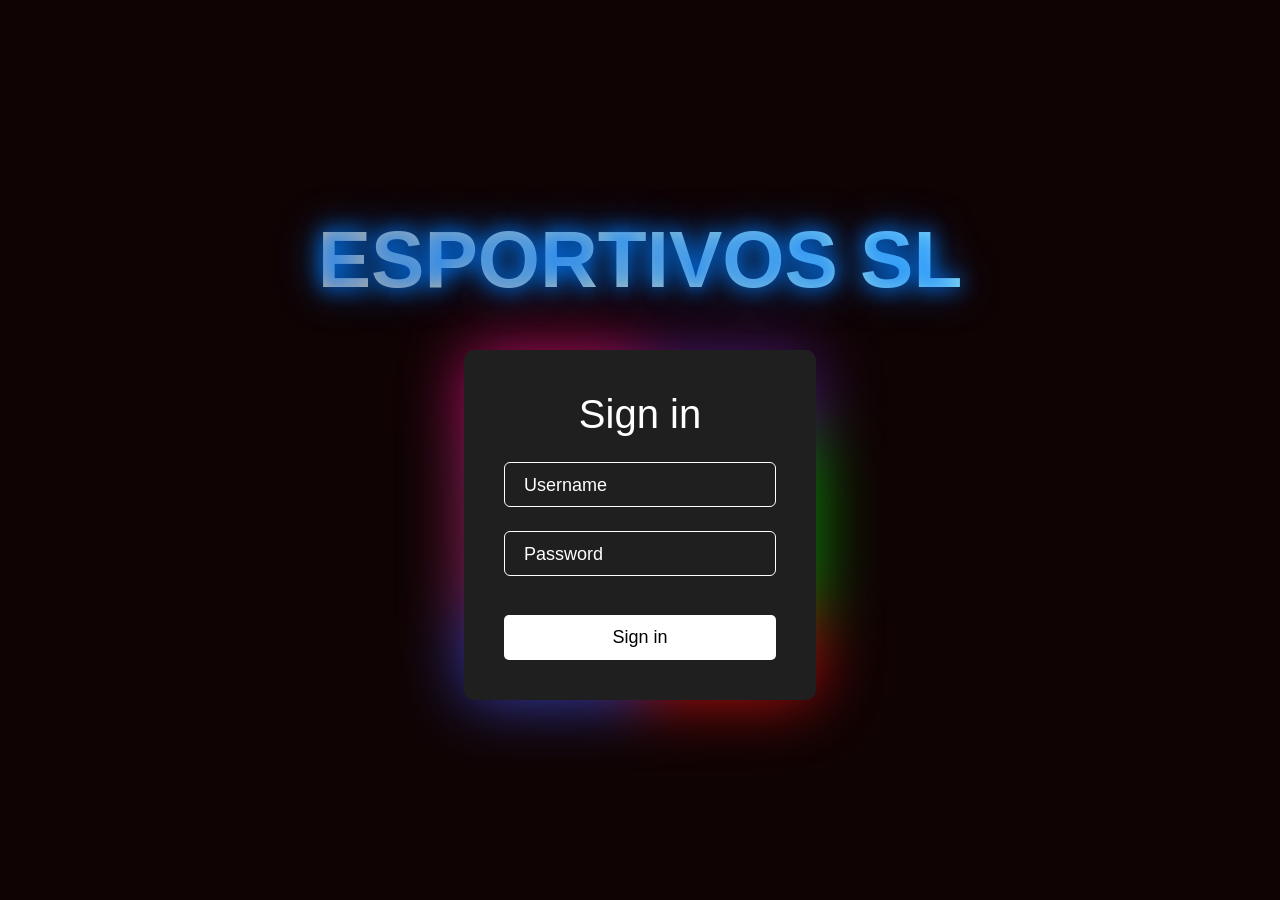
==== index.html @ c234d282 "Kakadelicia" ====
<!DOCTYPE html>
<html lang="pt-br">
<head>
    <meta charset="UTF-8">
    <meta name="viewport" content="width=device-width, initial-scale=1.0">
    <title>ESPORTIVOS-SL</title>
    <link href="https://cdn.jsdelivr.net/npm/bootstrap@5.3.0-alpha1/dist/css/bootstrap.min.css" rel="stylesheet">
    <style>
        body {
            font-family: Arial, sans-serif;
            background-color: #0f0303;
            display: flex;
            flex-direction: column;
            justify-content: center;
            align-items: center;
            height: 100vh;
            margin: 0;
        }

        .content {
            background: linear-gradient(45deg, rgb(238,181,127), rgb(139,236,255));
            text-align: center;
            font-size: 80px;
            font-weight: bold;
            background-clip: text;
            -webkit-background-clip: text;
            color: transparent;
            animation: textAnimation 5s infinite alternate, floatEffect 3s ease-in-out infinite;
            text-shadow: 0 0 20px rgba(0, 123, 255, 1), 0 0 40px rgba(0, 123, 255, 0.8);
            margin-bottom: 30px;
        }

        /* Animação de cor do texto */
        @keyframes textAnimation {
            0%, 100% { color: rgba(0, 123, 255, 1); }
            25% { color: #ff6347; }
            50% { color: #32cd32; }
            75% { color: #ff1493; }
        }

        /* Efeito de flutuação do texto */
        @keyframes floatEffect {
            0%, 100% { transform: translateY(0); }
            50% { transform: translateY(-10px); }
        }

        .login {
            width: 22rem;
            text-align: center;
            border-radius: 10px;
            background-color: rgb(31, 31, 31);
            padding: 2.5rem;
            color: #fff;
            position: relative;
        }

        .login h1 {
            font-size: 40px;
        }

        .group {
            position: relative;
            margin: 1.5rem 0;
        }

        .group label {
            position: absolute;
            top: 50%;
            left: 15px;
            transform: translateY(-50%);
            color: #fff;
            font-size: 18px;
            pointer-events: none;
            padding: 0 5px;
            transition: .5s ease;
        }

        .group input {
            width: 100%;
            height: 45px;
            color: white;
            background: transparent;
            border: 1px solid #fff;
            outline: none;
            font-size: 18px;
            padding: 0 12px;
            border-radius: 6px;
        }

        .group input:focus + label,
        .group input:valid + label {
            top: 5px;
            left: 10px;
            font-size: 14px;
            background-color: rgb(31, 31, 31);
            padding: 0 5px;
        }

        .conform {
            display: flex;
            justify-content: space-between;
            align-items: center;
            font-size: 14px;
        }

        button {
            width: 100%;
            height: 45px;
            border: none;
            background-color: red;
            color: rgb(0, 0, 0);
            font-size: 18px;
            border-radius: 6px;
            cursor: pointer;
            transition: background 0.3s;
        }

        button:hover {
            background-color: darkred;
        }

        .login form a {
            color: white;
        }

        .login form button {
            margin-top: 15px;
            width: 100%;
            padding: 8px;
            background-color: #fff;
            border: none;
            font-size: large;
            border-radius: 5px;
            cursor: pointer;
        }

        .login form p {
            margin-top: 15px;
            font-size: 18px;
        }

        @property --angle {
            syntax: "<angle>";
            initial-value: 0deg;
            inherits: false;
        }

        .login::after, .login::before {
            content: "";
            position: absolute;
            height: 100%;
            width: 100%;
            background-image: conic-gradient(from var(--angle),
                #5c21a0 0deg 60deg,
                #0ecf0e 60deg 120deg,
                #ff1414 120deg 180deg,
                #4759ff 180deg 240deg,
                #cd328c 240deg 300deg,
                #ff1493 300deg 360deg);
            top: 50%;
            left: 50%;
            transform: translate(-50%, -50%);
            z-index: -1;
            padding: 7px;
            border-radius: 15px;
            animation: rotateGradient 6s linear infinite;
        }

        .login::before {
            filter: blur(2rem);
            opacity: 0.7;
        }

        @keyframes rotateGradient {
            from {
                --angle: 0deg;
            }
            to {
                --angle: 360deg;
            }
        }
    </style>
</head>
<body>

    <div class="content">ESPORTIVOS SL</div>

    <div class="login">
        <form action="#" method="POST">
            <h1>Sign in</h1>
            <div class="group">
                <input type="text" id="uname" name="uname" required>
                <label for="uname">Username</label>
            </div>
            <div class="group">
                <input type="password" id="pwd" name="pwd" required>
                <label for="pwd">Password</label>
            </div>
            <button type="button" onclick="startRedirect()">Sign in</button>
        </form>
    </div>
    <div id="loadingContainer" class="loading-container">
    <script>
        function startRedirect() {
            // Exibe a mensagem de carregamento
            document.getElementById('loadingContainer').style.display = 'block';

            // Define o tempo de atraso antes de redirecionar (exemplo: 3 segundos)
            setTimeout(function() {
                // Redireciona o usuário após o tempo de carregamento
                window.location.href = 'esportivossl.html';
            }, 3000); // 3000 milissegundos = 3 segundos
        }
    </script>

</body>
</html>
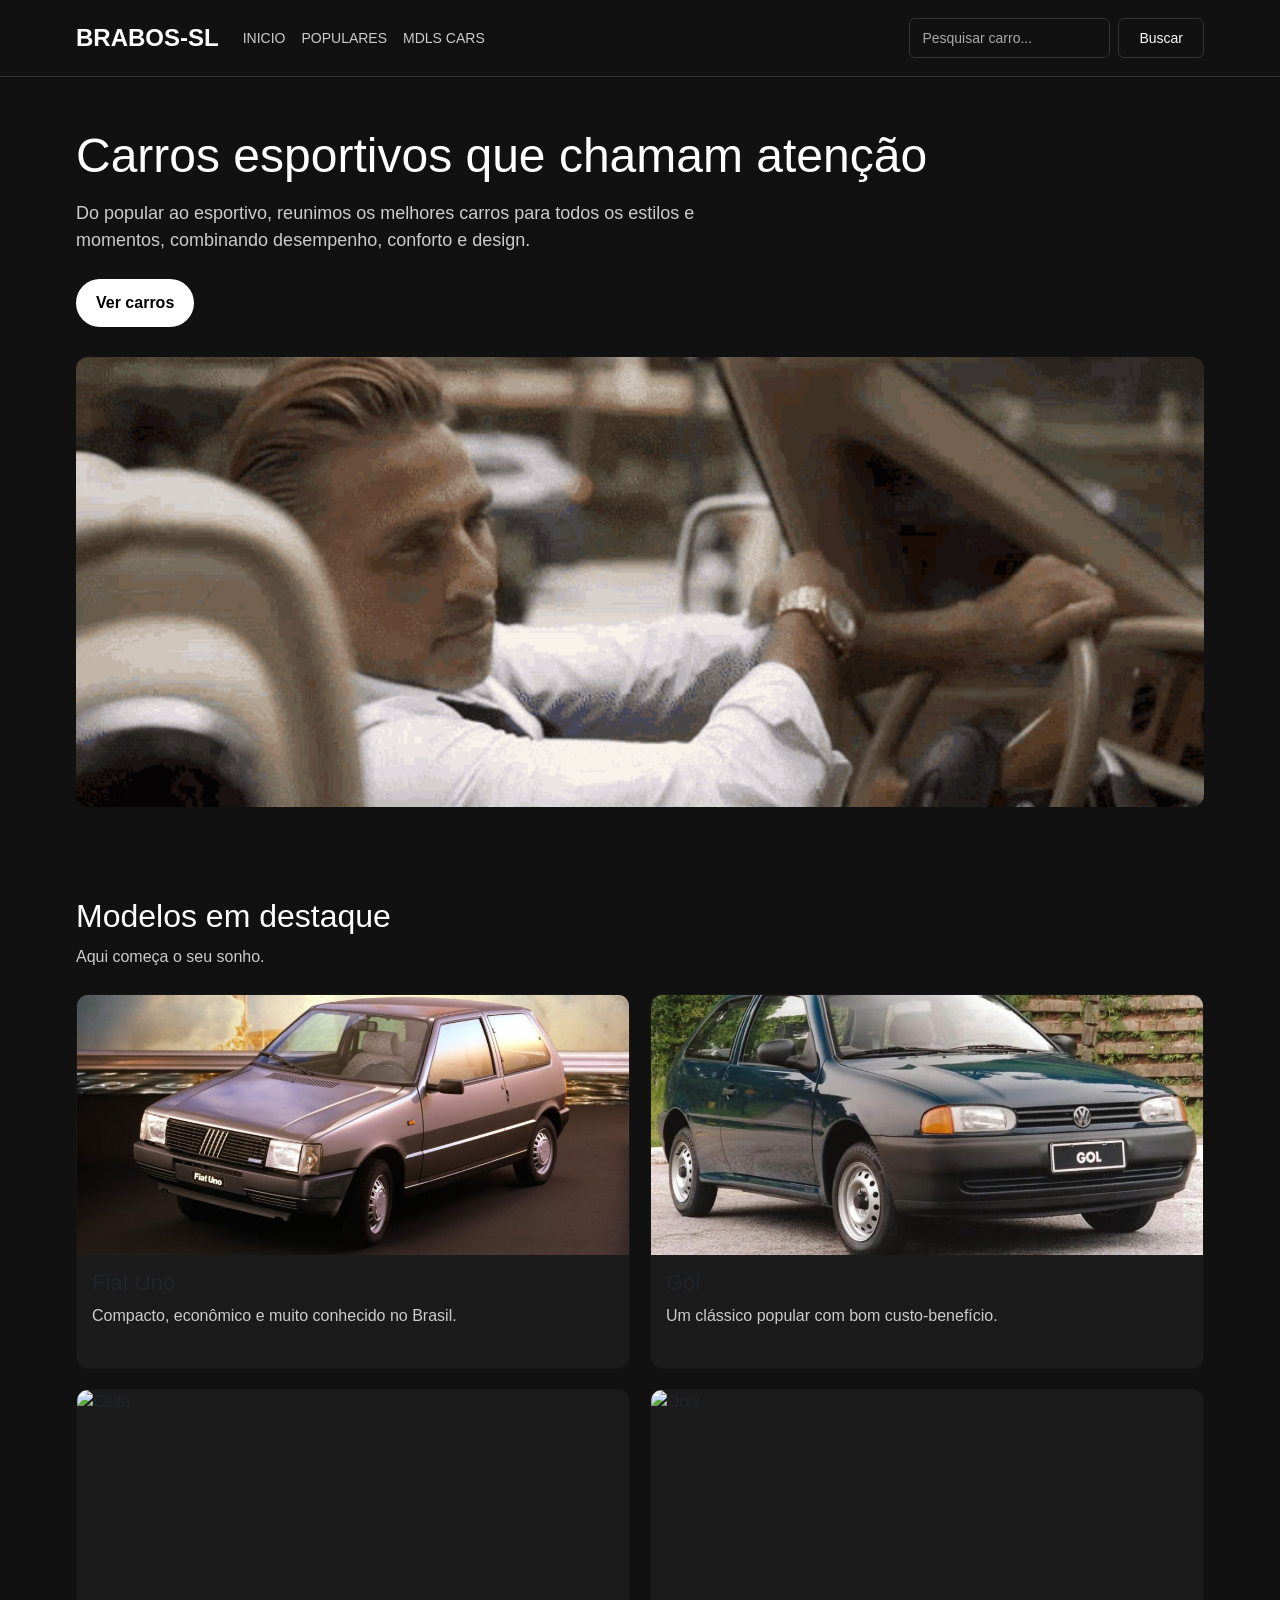
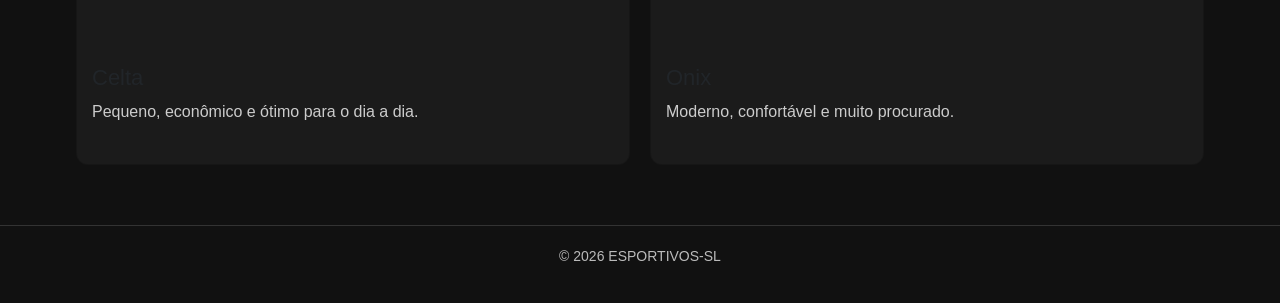
==== commit 3188a724: "atualização fiz coisas novas, um UP" ====
--- a/index.html
+++ b/index.html
@@ -1,218 +1,329 @@
 <!DOCTYPE html>
-<html lang="pt-br">
+<html lang="pt-BR">
 <head>
-    <meta charset="UTF-8">
-    <meta name="viewport" content="width=device-width, initial-scale=1.0">
-    <title>ESPORTIVOS-SL</title>
-    <link href="https://cdn.jsdelivr.net/npm/bootstrap@5.3.0-alpha1/dist/css/bootstrap.min.css" rel="stylesheet">
-    <style>
-        body {
-            font-family: Arial, sans-serif;
-            background-color: #0f0303;
-            display: flex;
-            flex-direction: column;
-            justify-content: center;
-            align-items: center;
-            height: 100vh;
-            margin: 0;
-        }
-
-        .content {
-            background: linear-gradient(45deg, rgb(238,181,127), rgb(139,236,255));
-            text-align: center;
-            font-size: 80px;
-            font-weight: bold;
-            background-clip: text;
-            -webkit-background-clip: text;
-            color: transparent;
-            animation: textAnimation 5s infinite alternate, floatEffect 3s ease-in-out infinite;
-            text-shadow: 0 0 20px rgba(0, 123, 255, 1), 0 0 40px rgba(0, 123, 255, 0.8);
-            margin-bottom: 30px;
-        }
-
-        /* Animação de cor do texto */
-        @keyframes textAnimation {
-            0%, 100% { color: rgba(0, 123, 255, 1); }
-            25% { color: #ff6347; }
-            50% { color: #32cd32; }
-            75% { color: #ff1493; }
-        }
-
-        /* Efeito de flutuação do texto */
-        @keyframes floatEffect {
-            0%, 100% { transform: translateY(0); }
-            50% { transform: translateY(-10px); }
-        }
-
-        .login {
-            width: 22rem;
-            text-align: center;
-            border-radius: 10px;
-            background-color: rgb(31, 31, 31);
-            padding: 2.5rem;
-            color: #fff;
-            position: relative;
-        }
-
-        .login h1 {
-            font-size: 40px;
-        }
-
-        .group {
-            position: relative;
-            margin: 1.5rem 0;
-        }
-
-        .group label {
-            position: absolute;
-            top: 50%;
-            left: 15px;
-            transform: translateY(-50%);
-            color: #fff;
-            font-size: 18px;
-            pointer-events: none;
-            padding: 0 5px;
-            transition: .5s ease;
-        }
-
-        .group input {
-            width: 100%;
-            height: 45px;
-            color: white;
-            background: transparent;
-            border: 1px solid #fff;
-            outline: none;
-            font-size: 18px;
-            padding: 0 12px;
-            border-radius: 6px;
-        }
-
-        .group input:focus + label,
-        .group input:valid + label {
-            top: 5px;
-            left: 10px;
-            font-size: 14px;
-            background-color: rgb(31, 31, 31);
-            padding: 0 5px;
-        }
-
-        .conform {
-            display: flex;
-            justify-content: space-between;
-            align-items: center;
-            font-size: 14px;
-        }
-
-        button {
-            width: 100%;
-            height: 45px;
-            border: none;
-            background-color: red;
-            color: rgb(0, 0, 0);
-            font-size: 18px;
-            border-radius: 6px;
-            cursor: pointer;
-            transition: background 0.3s;
-        }
-
-        button:hover {
-            background-color: darkred;
-        }
-
-        .login form a {
-            color: white;
-        }
-
-        .login form button {
-            margin-top: 15px;
-            width: 100%;
-            padding: 8px;
-            background-color: #fff;
-            border: none;
-            font-size: large;
-            border-radius: 5px;
-            cursor: pointer;
-        }
-
-        .login form p {
-            margin-top: 15px;
-            font-size: 18px;
-        }
-
-        @property --angle {
-            syntax: "<angle>";
-            initial-value: 0deg;
-            inherits: false;
-        }
-
-        .login::after, .login::before {
-            content: "";
-            position: absolute;
-            height: 100%;
-            width: 100%;
-            background-image: conic-gradient(from var(--angle),
-                #5c21a0 0deg 60deg,
-                #0ecf0e 60deg 120deg,
-                #ff1414 120deg 180deg,
-                #4759ff 180deg 240deg,
-                #cd328c 240deg 300deg,
-                #ff1493 300deg 360deg);
-            top: 50%;
-            left: 50%;
-            transform: translate(-50%, -50%);
-            z-index: -1;
-            padding: 7px;
-            border-radius: 15px;
-            animation: rotateGradient 6s linear infinite;
-        }
-
-        .login::before {
-            filter: blur(2rem);
-            opacity: 0.7;
-        }
-
-        @keyframes rotateGradient {
-            from {
-                --angle: 0deg;
-            }
-            to {
-                --angle: 360deg;
-            }
-        }
-    </style>
+  <meta charset="UTF-8">
+  <meta name="viewport" content="width=device-width, initial-scale=1.0">
+  <title>ESPORTIVOS-SL</title>
+
+  <link href="https://cdn.jsdelivr.net/npm/bootstrap@5.3.0-alpha1/dist/css/bootstrap.min.css" rel="stylesheet">
+
+  <style>
+    * {
+      margin: 0;
+      padding: 0;
+      box-sizing: border-box;
+    }
+
+    body {
+      font-family: Arial, sans-serif;
+      background-color: #111;
+      color: white;
+    }
+
+    img {
+      width: 100%;
+      display: block;
+    }
+
+    a {
+      text-decoration: none;
+      color: white;
+    }
+
+    .container {
+      width: 90%;
+      max-width: 1200px;
+      margin: 0 auto;
+    }
+
+    .navbar {
+      background-color: #111 !important;
+      border-bottom: 1px solid #333;
+      padding: 15px 0;
+    }
+
+    .navbar-brand {
+      font-size: 24px;
+    }
+
+    .nav-link {
+      color: #ccc !important;
+      font-size: 14px;
+    }
+
+    .nav-link:hover {
+      color: #fff !important;
+    }
+
+    .logo {
+      font-size: 24px;
+      font-weight: bold;
+    }
+
+    .form-control {
+      background-color: #111;
+      border: 1px solid #333;
+      color: white;
+      height: 40px;
+      font-size: 14px;
+      padding: 6px 12px;
+    }
+
+    .form-control::placeholder {
+      color: #aaa;
+    }
+
+    .form-control:focus {
+      background-color: #111;
+      color: white;
+      border-color: #555;
+      box-shadow: none;
+    }
+
+    .btn-outline-light {
+      border-color: #333;
+      height: 40px;
+      font-size: 14px;
+      padding: 6px 20px;
+    }
+
+    .btn-outline-light:hover {
+      background-color: #333;
+      border-color: #333;
+    }
+
+    .hero {
+      padding: 50px 0;
+    }
+
+    .hero h1 {
+      font-size: 48px;
+      margin-bottom: 15px;
+    }
+
+    .hero p {
+      font-size: 18px;
+      color: #ccc;
+      max-width: 700px;
+      margin-bottom: 25px;
+    }
+
+    .btn-ver {
+      display: inline-block;
+      background-color: white;
+      color: black;
+      padding: 12px 20px;
+      border-radius: 25px;
+      font-weight: bold;
+      margin-bottom: 30px;
+    }
+
+    .hero-image img {
+      border-radius: 12px;
+      height: 450px;
+      object-fit: cover;
+    }
+
+    .cars {
+      padding: 40px 0 60px;
+    }
+
+    .cars h2 {
+      font-size: 32px;
+      margin-bottom: 10px;
+    }
+
+    .cars p {
+      color: #ccc;
+      margin-bottom: 25px;
+    }
+
+    .cars-grid {
+      display: grid;
+      grid-template-columns: 1fr 1fr;
+      gap: 20px;
+    }
+
+    .card {
+      background-color: #1b1b1b;
+      border-radius: 12px;
+      overflow: hidden;
+    }
+
+    .card img {
+      height: 260px;
+      object-fit: cover;
+    }
+
+    .card-text {
+      padding: 15px;
+    }
+
+    .card-text h3 {
+      margin-bottom: 8px;
+      font-size: 22px;
+    }
+
+    .card-text p {
+      color: #ccc;
+      font-size: 16px;
+    }
+
+    footer {
+      border-top: 1px solid #333;
+      padding: 20px 0;
+      text-align: center;
+      color: #bbb;
+      font-size: 14px;
+    }
+
+    @media (max-width: 768px) {
+      .hero h1 {
+        font-size: 34px;
+      }
+
+      .cars-grid {
+        grid-template-columns: 1fr;
+      }
+    }
+  </style>
 </head>
+
 <body>
-
-    <div class="content">ESPORTIVOS SL</div>
-
-    <div class="login">
-        <form action="#" method="POST">
-            <h1>Sign in</h1>
-            <div class="group">
-                <input type="text" id="uname" name="uname" required>
-                <label for="uname">Username</label>
+  <nav class="navbar navbar-expand-lg navbar-dark">
+    <div class="container">
+
+      <a class="navbar-brand logo" href="#">BRABOS-SL</a>
+
+      <button class="navbar-toggler" type="button" data-bs-toggle="collapse" data-bs-target="#navbarNav">
+        <span class="navbar-toggler-icon"></span>
+      </button>
+
+      <div class="collapse navbar-collapse" id="navbarNav">
+
+        <ul class="navbar-nav me-auto">
+          <li class="nav-item">
+            <a class="nav-link" href="index.html">INICIO</a>
+          </li>
+
+          <li class="nav-item">
+            <a class="nav-link" href="populares.html">POPULARES</a>
+          </li>
+
+          <li class="nav-item">
+            <a class="nav-link" href="mdls.html">MDLS CARS</a>
+          </li>
+        </ul>
+
+        <form class="d-flex" onsubmit="pesquisarEmOutraPagina(event)">
+          <input id="pesquisa-carro" class="form-control me-2" type="search" placeholder="Pesquisar carro...">
+          <button id="botao-buscar" class="btn btn-outline-light" type="submit">Buscar</button>
+        </form>
+
+      </div>
+    </div>
+  </nav>
+
+  <main>
+    <section class="hero">
+      <div class="container">
+        <h1>Carros esportivos que chamam atenção</h1>
+
+        <p>
+          Do popular ao esportivo, reunimos os melhores carros para todos os estilos e momentos,
+          combinando desempenho, conforto e design.
+        </p>
+
+        <a href="#carros" class="btn-ver">Ver carros</a>
+
+        <div class="hero-image">
+          <img src="javier-ferrer-roll-royce.gif" alt="Carro em destaque">
+        </div>
+      </div>
+    </section>
+
+    <section class="cars" id="carros">
+      <div class="container">
+        <h2>Modelos em destaque</h2>
+        <p>Aqui começa o seu sonho.</p>
+
+        <div class="cars-grid">
+
+          <div class="card">
+            <img src="fiat uno.jpg" alt="Fiat Uno">
+            <div class="card-text">
+              <h3>Fiat Uno</h3>
+              <p>Compacto, econômico e muito conhecido no Brasil.</p>
             </div>
-            <div class="group">
-                <input type="password" id="pwd" name="pwd" required>
-                <label for="pwd">Password</label>
+          </div>
+
+          <div class="card">
+            <img src="gol.jpg" alt="Gol">
+            <div class="card-text">
+              <h3>Gol</h3>
+              <p>Um clássico popular com bom custo-benefício.</p>
             </div>
-            <button type="button" onclick="startRedirect()">Sign in</button>
-        </form>
+          </div>
+
+          <div class="card">
+            <img src="celta.jpg" alt="Celta">
+            <div class="card-text">
+              <h3>Celta</h3>
+              <p>Pequeno, econômico e ótimo para o dia a dia.</p>
+            </div>
+          </div>
+
+          <div class="card">
+            <img src="onix.jpg" alt="Onix">
+            <div class="card-text">
+              <h3>Onix</h3>
+              <p>Moderno, confortável e muito procurado.</p>
+            </div>
+          </div>
+
+        </div>
+      </div>
+    </section>
+  </main>
+
+  <footer>
+    <div class="container">
+      <p>© 2026 ESPORTIVOS-SL</p>
     </div>
-    <div id="loadingContainer" class="loading-container">
-    <script>
-        function startRedirect() {
-            // Exibe a mensagem de carregamento
-            document.getElementById('loadingContainer').style.display = 'block';
-
-            // Define o tempo de atraso antes de redirecionar (exemplo: 3 segundos)
-            setTimeout(function() {
-                // Redireciona o usuário após o tempo de carregamento
-                window.location.href = 'esportivossl.html';
-            }, 3000); // 3000 milissegundos = 3 segundos
-        }
-    </script>
-
+  </footer>
+
+  <script>
+   function pesquisarEmOutraPagina(event) {
+  event.preventDefault();
+
+  const inputPesquisa = document.getElementById("pesquisa-carro");
+  const textoDigitado = inputPesquisa.value.toLowerCase().trim();
+
+  if (textoDigitado === "") return;
+
+  const populares = ["uno", "gol", "celta", "onix", "palio"];
+  const mdls = ["chevetão", "chevetao", "scort", "civic", "marea", "lancer"];
+
+
+  const texto = textoDigitado.normalize("NFD").replace(/[\u0300-\u036f]/g, "");
+  for (let i = 0; i < populares.length; i++) {
+    if (texto.includes(populares[i])) {
+      window.location.href = "populares.html?carro=" + encodeURIComponent(textoDigitado);
+      return;
+    }
+  }
+
+  for (let i = 0; i < mdls.length; i++) {
+    if (texto.includes(mdls[i])) {
+      window.location.href = "mdls.html?carro=" + encodeURIComponent(textoDigitado);
+      return;
+    }
+  }
+
+  alert("Carro não encontrado.");
+}
+  </script>
+
+  <script src="https://cdn.jsdelivr.net/npm/bootstrap@5.3.0-alpha1/dist/js/bootstrap.bundle.min.js"></script>
 </body>
-</html>
-  +</html>
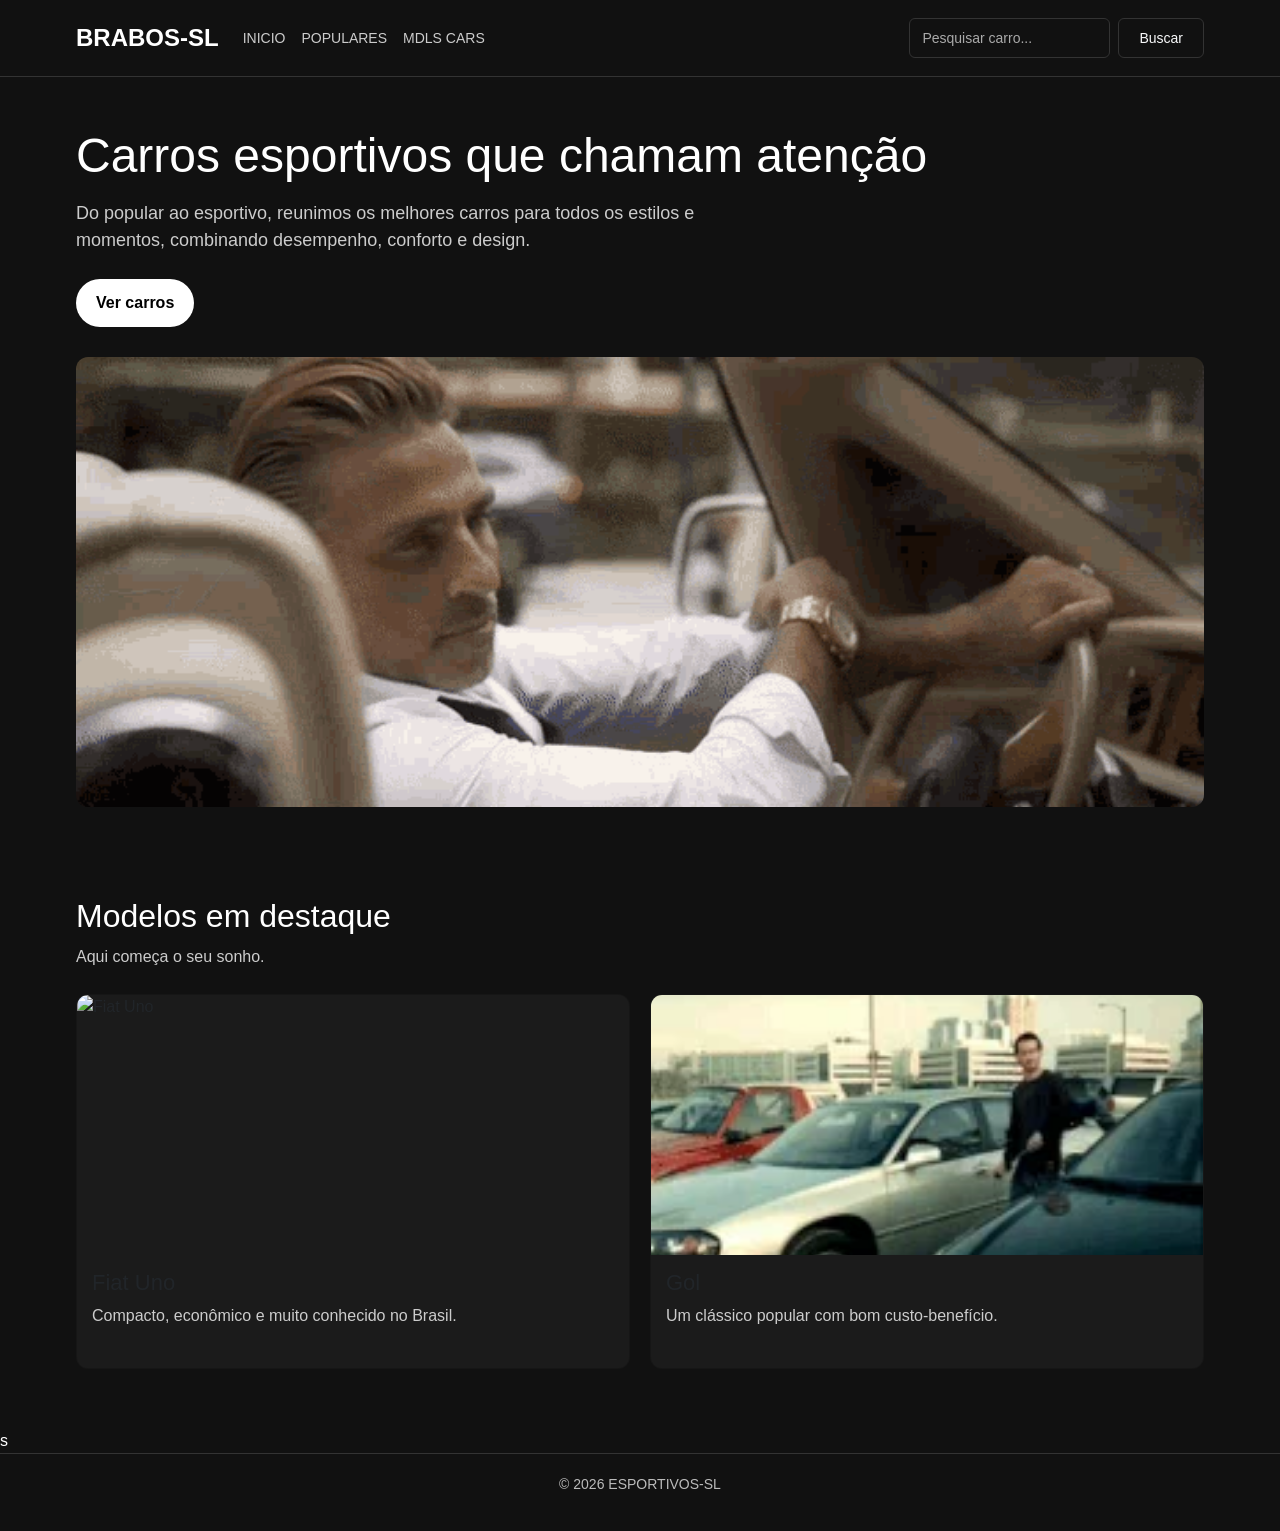
==== commit 6218aa06: "atualização nova atualização da atualização" ====
--- a/index.html
+++ b/index.html
@@ -250,7 +250,7 @@
         <div class="cars-grid">
 
           <div class="card">
-            <img src="fiat uno.jpg" alt="Fiat Uno">
+            <img src="tenor.gif" alt="Fiat Uno">
             <div class="card-text">
               <h3>Fiat Uno</h3>
               <p>Compacto, econômico e muito conhecido no Brasil.</p>
@@ -258,32 +258,15 @@
           </div>
 
           <div class="card">
-            <img src="gol.jpg" alt="Gol">
+            <img src="macacofudido.webp" alt="Gol">
             <div class="card-text">
               <h3>Gol</h3>
               <p>Um clássico popular com bom custo-benefício.</p>
             </div>
           </div>
-
-          <div class="card">
-            <img src="celta.jpg" alt="Celta">
-            <div class="card-text">
-              <h3>Celta</h3>
-              <p>Pequeno, econômico e ótimo para o dia a dia.</p>
-            </div>
-          </div>
-
-          <div class="card">
-            <img src="onix.jpg" alt="Onix">
-            <div class="card-text">
-              <h3>Onix</h3>
-              <p>Moderno, confortável e muito procurado.</p>
-            </div>
-          </div>
-
         </div>
       </div>
-    </section>
+    </section>s
   </main>
 
   <footer>
@@ -293,7 +276,7 @@
   </footer>
 
   <script>
-   function pesquisarEmOutraPagina(event) {
+  function pesquisarEmOutraPagina(event) {
   event.preventDefault();
 
   const inputPesquisa = document.getElementById("pesquisa-carro");
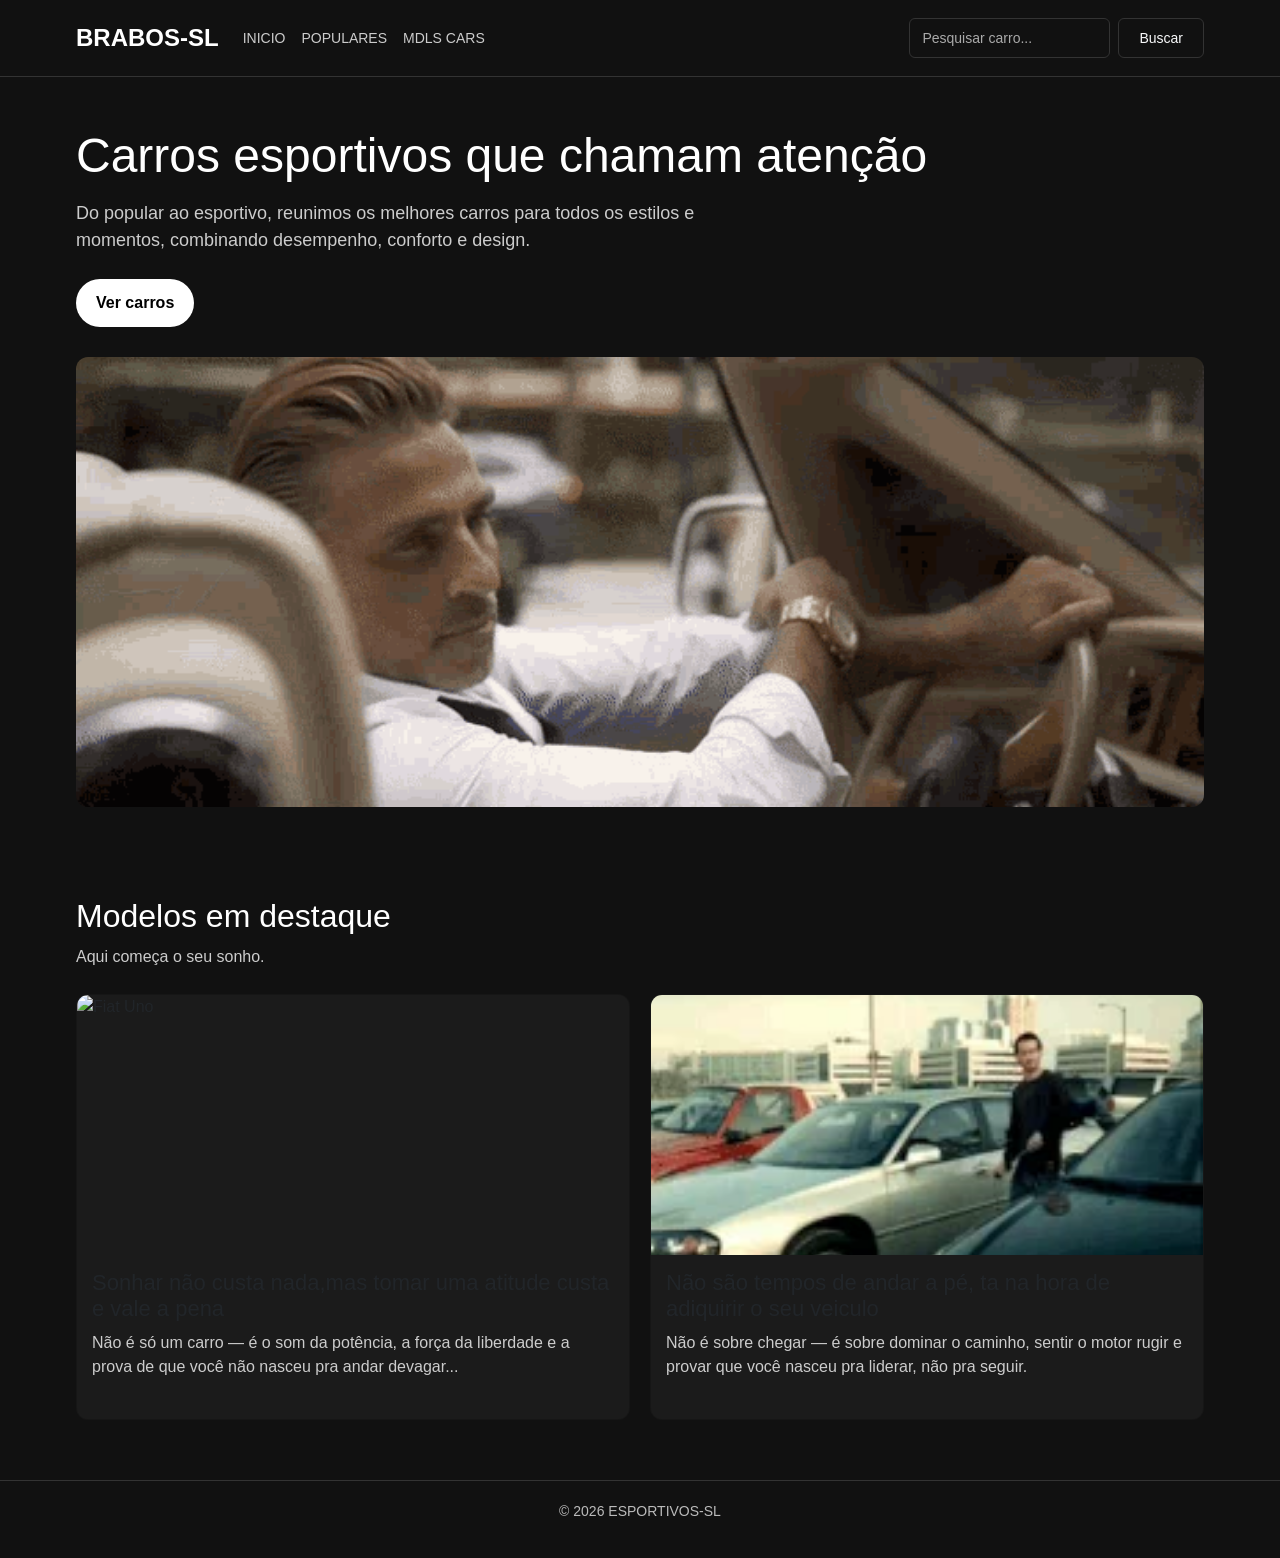
==== commit 957870b2: "Modifed: Arquivos redirecionados e movidos afim do site funcionar" ====
--- a/index.html
+++ b/index.html
@@ -6,8 +6,9 @@
   <title>ESPORTIVOS-SL</title>
 
   <link href="https://cdn.jsdelivr.net/npm/bootstrap@5.3.0-alpha1/dist/css/bootstrap.min.css" rel="stylesheet">
-
-  <style>
+  <link rel="stylesheet" href="./frontend/css/index2.css">
+  
+  <!-- <style>
     * {
       margin: 0;
       padding: 0;
@@ -186,14 +187,14 @@
         grid-template-columns: 1fr;
       }
     }
-  </style>
+  </style> -->
 </head>
 
 <body>
   <nav class="navbar navbar-expand-lg navbar-dark">
     <div class="container">
 
-      <a class="navbar-brand logo" href="#">BRABOS-SL</a>
+      <a class="navbar-brand logo" href="./index.html">BRABOS-SL</a>
 
       <button class="navbar-toggler" type="button" data-bs-toggle="collapse" data-bs-target="#navbarNav">
         <span class="navbar-toggler-icon"></span>
@@ -203,15 +204,15 @@
 
         <ul class="navbar-nav me-auto">
           <li class="nav-item">
-            <a class="nav-link" href="index.html">INICIO</a>
+            <a class="nav-link" href="./index.html">INICIO</a>
           </li>
 
           <li class="nav-item">
-            <a class="nav-link" href="populares.html">POPULARES</a>
+            <a class="nav-link" href="./frontend/html/populares.html">POPULARES</a>
           </li>
 
           <li class="nav-item">
-            <a class="nav-link" href="mdls.html">MDLS CARS</a>
+            <a class="nav-link" href="./frontend/html/MDLS.html">MDLS CARS</a>
           </li>
         </ul>
 
@@ -237,7 +238,8 @@
         <a href="#carros" class="btn-ver">Ver carros</a>
 
         <div class="hero-image">
-          <img src="javier-ferrer-roll-royce.gif" alt="Carro em destaque">
+          <!--<img src="../img/javier-ferrer-roll-royce.gif" alt="Carro em destaque"> -->
+          <img src="./frontend/img/javier-ferrer-roll-royce.gif" alt="Carro em destaque">
         </div>
       </div>
     </section>
@@ -250,23 +252,25 @@
         <div class="cars-grid">
 
           <div class="card">
-            <img src="tenor.gif" alt="Fiat Uno">
+            <!-- <img src="../img/tenor.gif" alt="Fiat Uno"> -->
+            <img src="./frontend/img/tenor.gif" alt="Fiat Uno">
             <div class="card-text">
-              <h3>Fiat Uno</h3>
-              <p>Compacto, econômico e muito conhecido no Brasil.</p>
+              <h3>Sonhar não custa nada,mas tomar uma atitude custa e vale a pena </h3>
+              <p>Não é só um carro — é o som da potência, a força da liberdade e a prova de que você não nasceu pra andar devagar...</p>
             </div>
           </div>
 
           <div class="card">
-            <img src="macacofudido.webp" alt="Gol">
+            <img src="./frontend/img/macacofudido.webp" alt="Gol">
             <div class="card-text">
-              <h3>Gol</h3>
-              <p>Um clássico popular com bom custo-benefício.</p>
+              <h3>Não são tempos de andar a pé, ta na hora de adiquirir o seu veiculo</h3>
+              <p>Não é sobre chegar — é sobre dominar o caminho, sentir o motor rugir e provar que você nasceu pra liderar, não pra seguir.</p>
             </div>
           </div>
         </div>
       </div>
-    </section>s
+    </section> 
+
   </main>
 
   <footer>
@@ -275,38 +279,40 @@
     </div>
   </footer>
 
-  <script>
+  <!-- <script>
   function pesquisarEmOutraPagina(event) {
-  event.preventDefault();
-
-  const inputPesquisa = document.getElementById("pesquisa-carro");
-  const textoDigitado = inputPesquisa.value.toLowerCase().trim();
-
-  if (textoDigitado === "") return;
-
-  const populares = ["uno", "gol", "celta", "onix", "palio"];
-  const mdls = ["chevetão", "chevetao", "scort", "civic", "marea", "lancer"];
-
-
-  const texto = textoDigitado.normalize("NFD").replace(/[\u0300-\u036f]/g, "");
-  for (let i = 0; i < populares.length; i++) {
-    if (texto.includes(populares[i])) {
-      window.location.href = "populares.html?carro=" + encodeURIComponent(textoDigitado);
-      return;
-    }
+    event.preventDefault();
+
+    const inputPesquisa = document.getElementById("pesquisa-carro");
+    const textoDigitado = inputPesquisa.value.toLowerCase().trim();
+
+    if (textoDigitado === "") return;
+
+    const populares = ["uno", "gol", "celta", "onix", "palio"];
+    const mdls = ["chevetão", "chevetao", "scort", "civic", "marea", "lancer"];
+
+    const texto = textoDigitado.normalize("NFD").replace(/[\u0300-\u036f]/g, "");
+
+    for (let i = 0; i < populares.length; i++) {
+      if (texto.includes(populares[i])) {
+        window.location.href = "populares.html?carro=" + encodeURIComponent(textoDigitado);
+        return;
+      }
+    }
+
+    for (let i = 0; i < mdls.length; i++) {
+      if (texto.includes(mdls[i])) {
+        window.location.href = "mdls.html?carro=" + encodeURIComponent(textoDigitado);
+        return;
+      }
+    }
+
+    alert("Carro não encontrado.");
   }
-
-  for (let i = 0; i < mdls.length; i++) {
-    if (texto.includes(mdls[i])) {
-      window.location.href = "mdls.html?carro=" + encodeURIComponent(textoDigitado);
-      return;
-    }
-  }
-
-  alert("Carro não encontrado.");
-}
-  </script>
-
+  </script> -->
+
+  
+  <script src="./frontend/js/index2.js" />
   <script src="https://cdn.jsdelivr.net/npm/bootstrap@5.3.0-alpha1/dist/js/bootstrap.bundle.min.js"></script>
 </body>
 </html>
--- a/frontend/css/index2.css
+++ b/frontend/css/index2.css
@@ -0,0 +1,178 @@
+* {
+    margin: 0;
+    padding: 0;
+    box-sizing: border-box;
+}
+
+body {
+    font-family: Arial, sans-serif;
+    background-color: #111;
+    color: white;
+}
+
+img {
+    width: 100%;
+    display: block;
+}
+
+a {
+    text-decoration: none;
+    color: white;
+}
+
+.container {
+    width: 90%;
+    max-width: 1200px;
+    margin: 0 auto;
+}
+
+.navbar {
+    background-color: #111 !important;
+    border-bottom: 1px solid #333;
+    padding: 15px 0;
+}
+
+.navbar-brand {
+    font-size: 24px;
+}
+
+.nav-link {
+    color: #ccc !important;
+    font-size: 14px;
+}
+
+.nav-link:hover {
+    color: #fff !important;
+}
+
+.logo {
+    font-size: 24px;
+    font-weight: bold;
+}
+
+.form-control {
+    background-color: #111;
+    border: 1px solid #333;
+    color: white;
+    height: 40px;
+    font-size: 14px;
+    padding: 6px 12px;
+}
+
+.form-control::placeholder {
+    color: #aaa;
+}
+
+.form-control:focus {
+    background-color: #111;
+    color: white;
+    border-color: #555;
+    box-shadow: none;
+}
+
+.btn-outline-light {
+    border-color: #333;
+    height: 40px;
+    font-size: 14px;
+    padding: 6px 20px;
+}
+
+.btn-outline-light:hover {
+    background-color: #333;
+    border-color: #333;
+}
+
+.hero {
+    padding: 50px 0;
+}
+
+.hero h1 {
+    font-size: 48px;
+    margin-bottom: 15px;
+}
+
+.hero p {
+    font-size: 18px;
+    color: #ccc;
+    max-width: 700px;
+    margin-bottom: 25px;
+}
+
+.btn-ver {
+    display: inline-block;
+    background-color: white;
+    color: black;
+    padding: 12px 20px;
+    border-radius: 25px;
+    font-weight: bold;
+    margin-bottom: 30px;
+}
+
+.hero-image img {
+    border-radius: 12px;
+    height: 450px;
+    object-fit: cover;
+}
+
+.cars {
+    padding: 40px 0 60px;
+}
+
+.cars h2 {
+    font-size: 32px;
+    margin-bottom: 10px;
+}
+
+.cars p {
+    color: #ccc;
+    margin-bottom: 25px;
+}
+
+.cars-grid {
+    display: grid;
+    grid-template-columns: 1fr 1fr;
+    gap: 20px;
+}
+
+.card {
+    background-color: #1b1b1b;
+    border-radius: 12px;
+    overflow: hidden;
+}
+
+.card img {
+    height: 260px;
+    object-fit: cover;
+}
+
+.card-text {
+    padding: 15px;
+}
+
+.card-text h3 {
+    margin-bottom: 8px;
+    font-size: 22px;
+}
+
+.card-text p {
+    color: #ccc;
+    font-size: 16px;
+}
+
+footer {
+    border-top: 1px solid #333;
+    padding: 20px 0;
+    text-align: center;
+    color: #bbb;
+    font-size: 14px;
+}
+
+@media (max-width: 768px) {
+    .hero h1 {
+    font-size: 34px;
+    }
+
+    .cars-grid {
+    grid-template-columns: 1fr;
+    }
+}
